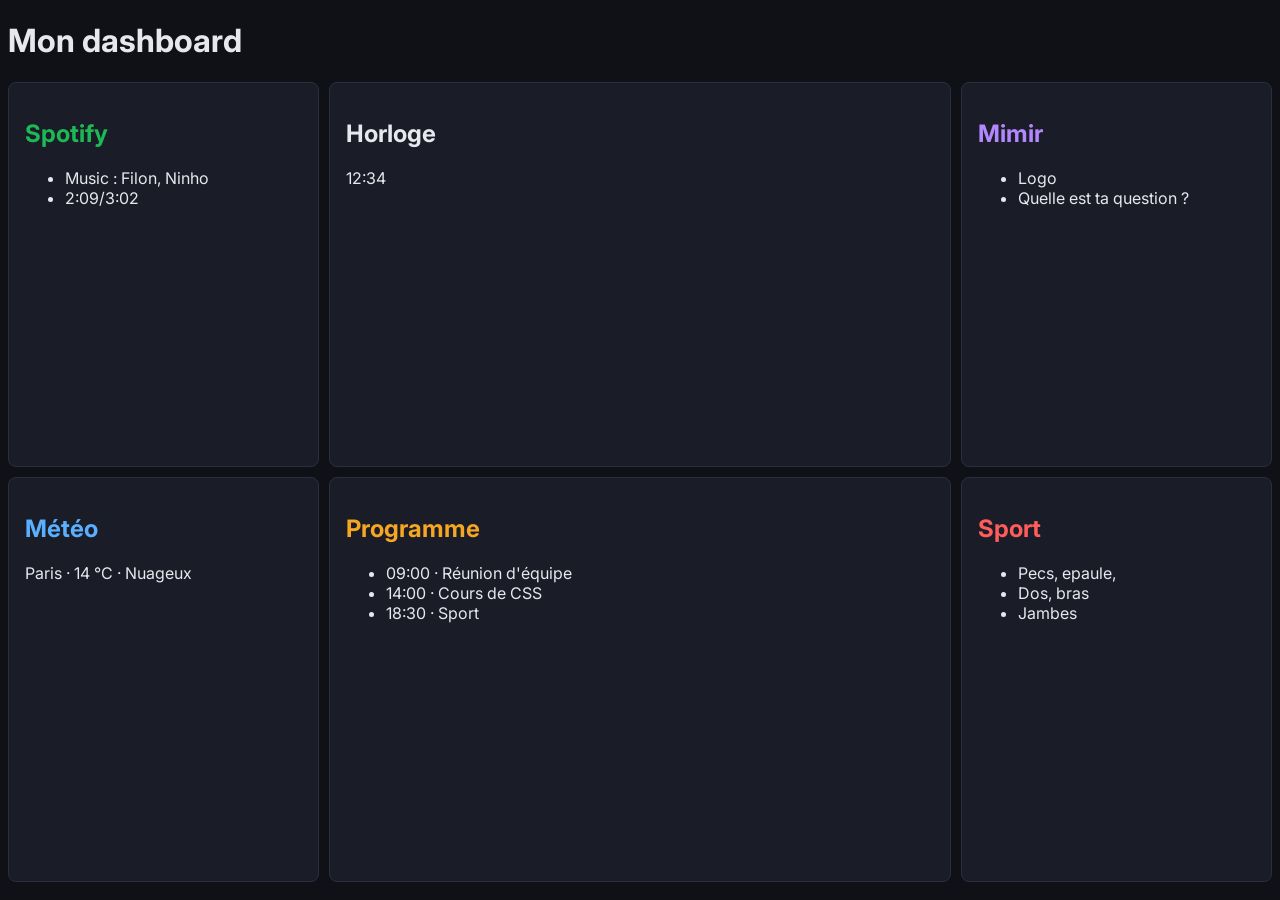
==== index.html @ 1ea4aacb "Étape 1 : structure du dashboard avec CSS Grid" ====
<!DOCTYPE html>
<html lang="en">
<head>
    <meta charset="UTF-8">
    <meta name="viewport" content="width=device-width, initial-scale=1.0">
    <title>Document</title>
    
    <link rel="preconnect" href="https://fonts.googleapis.com">
    <link rel="preconnect" href="https://fonts.gstatic.com" crossorigin>
    <link href="https://fonts.googleapis.com/css2?family=Inter:wght@400;600;700&display=swap" rel="stylesheet">
    
    <link rel="stylesheet" href="style.css">
    <script src="script.js" defer></script>
</head>
<body>
    <header>
        <h1>Mon dashboard</h1>
    </header>

    <main class="dashboard">

        <section class="horloge">
            <h2>Horloge</h2>
            <p>12:34</p>
        </section>

        <section class="meteo">
            <h2>Météo</h2>
            <p>Paris · 14 °C · Nuageux</p>
        </section>

        <section class="programme">
            <h2>Programme</h2>
            <ul>
                <li>09:00 · Réunion d'équipe</li>
                <li>14:00 · Cours de CSS</li>
                <li>18:30 · Sport</li>
            </ul>
        </section>

        <section class="sport">
            <h2>Sport</h2>
            <ul>
                <li>Pecs, epaule,</li>
                <li>Dos, bras</li>
                <li>Jambes</li>
            </ul>
        </section>

        <section class="spotify">
            <h2>Spotify</h2>
            <ul>
                <li>Music : Filon, Ninho </li>
                <li>2:09/3:02</li>
            </ul>
        </section>

        <section class="mimir">
            <h2>Mimir</h2>
            <ul>
                <li>Logo</li>
                <li>Quelle est ta question ? </li>
            </ul>
        </section>

    </main>

</body>
---- style.css ----
body {
  font-family: "Inter", sans-serif;
  background: var(--fond);
  h1 {color : var(--texte);}
}

:root {
--fond : #0f1117;
--case: #1a1d27;
--bordure: #2a2f3d;
--texte: #e6e8ee;
--texte-doux : #8b91a1;
--spotify: #1db954;
--horloge: #e6e8ee;
--mimir: #b388ff;
--meteo: #5ab0ff;
--programme: #f5a623;
--sport: #ff5c5c;
}

.dashboard {
  display: grid;
  background: var(--fond);
  color: var(--texte);
  margin: 0;
  height: calc(100vh - 100px);

  grid-template-columns: 1fr 2fr 1fr;
  grid-template-areas:
  "spotify horloge mimir"
  "meteo programme sport" ;
  gap: 10px;
}

section{
  border: 1px solid var(--bordure);
  background: var(--case);
  padding : 16px;
  border-radius : 8px;
  li {
    color : var(--texte);
  }

  p {
    color : var(--texte);
  }
}

.horloge {
    color : var(--horloge);
    grid-area: horloge;   
}

.spotify {
    color : var(--spotify);
    grid-area: spotify;
}

.mimir {
    color : var(--mimir);
    grid-area: mimir;
}

.meteo {
    color : var(--meteo);
    grid-area: meteo;
}

.programme {
    color : var(--programme);
    grid-area: programme;
}

.sport {
    color : var(--sport);
    grid-area: sport;
}
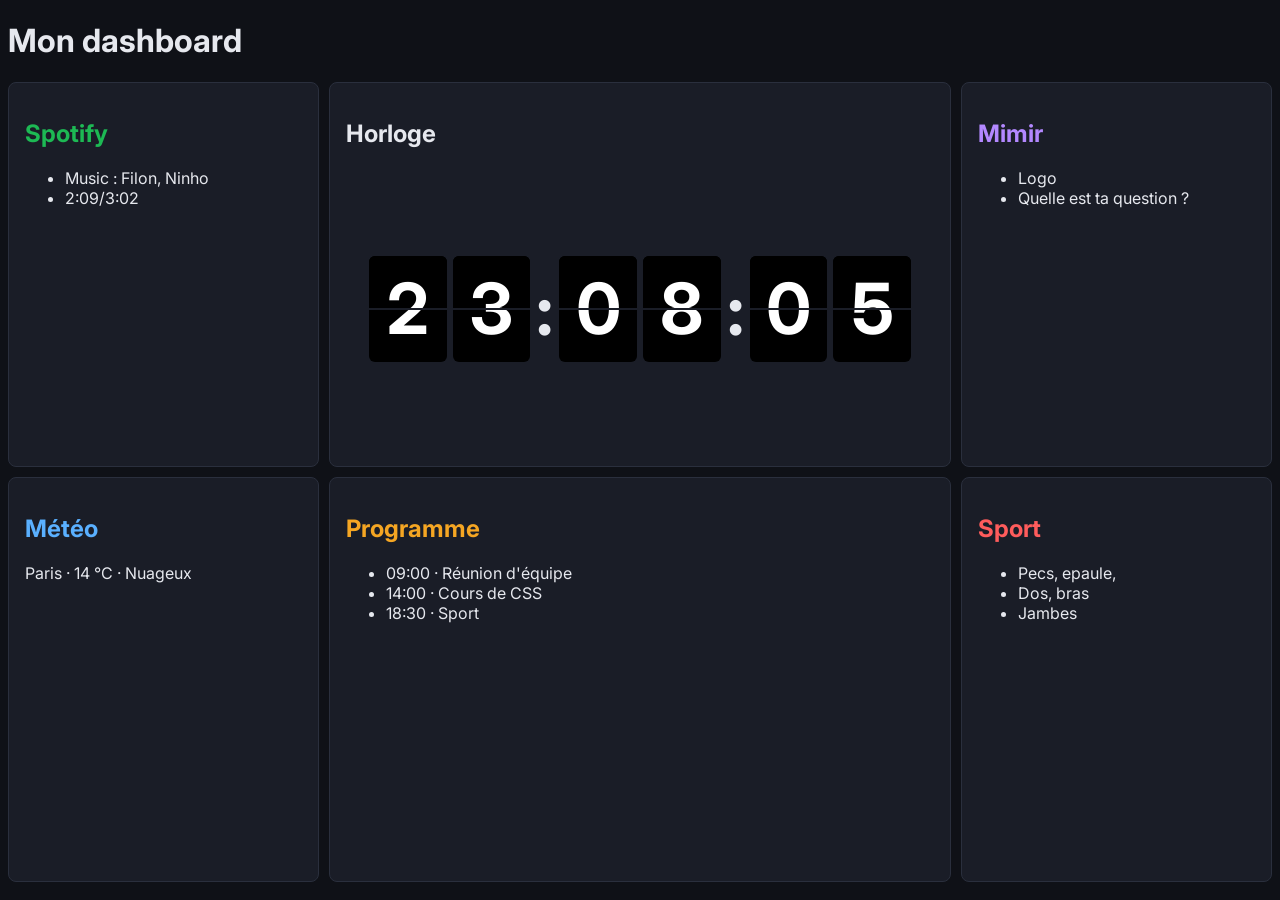
==== commit d494ddde: "Étape 2 : horloge à palettes animée - Horloge en temps réel (heures, minutes, secondes) - Effet pale" ====
--- a/index.html
+++ b/index.html
@@ -1,9 +1,9 @@
 <!DOCTYPE html>
-<html lang="en">
+<html lang="fr">
 <head>
     <meta charset="UTF-8">
     <meta name="viewport" content="width=device-width, initial-scale=1.0">
-    <title>Document</title>
+    <title>Dashboard</title>
     
     <link rel="preconnect" href="https://fonts.googleapis.com">
     <link rel="preconnect" href="https://fonts.gstatic.com" crossorigin>
@@ -21,7 +21,17 @@
 
         <section class="horloge">
             <h2>Horloge</h2>
-            <p>12:34</p>
+            <div class="palettes" id="heure">
+            <span class="palette">0</span>
+            <span class="palette">0</span>
+            <span class="separateur">:</span>
+            <span class="palette">0</span>
+            <span class="palette">0</span>
+            <span class="separateur">:</span>
+            <span class="palette">0</span>
+            <span class="palette">0</span>
+            </div>
+            
         </section>
 
         <section class="meteo">
@@ -65,4 +75,5 @@
 
     </main>
 
-</body>+</body>
+</html>
--- a/style.css
+++ b/style.css
@@ -1,77 +1,172 @@
+/* ==========================================================
+   1. VARIABLES
+   Toutes les couleurs du dashboard, à un seul endroit.
+   ========================================================== */
+:root {
+  --fond: #0f1117;
+  --case: #1a1d27;
+  --bordure: #2a2f3d;
+  --texte: #e6e8ee;
+  --texte-doux: #8b91a1;
+
+  /* Une couleur par carte */
+  --horloge: #e6e8ee;
+  --spotify: #1db954;
+  --mimir: #b388ff;
+  --meteo: #5ab0ff;
+  --programme: #f5a623;
+  --sport: #ff5c5c;
+}
+
+
+/* ==========================================================
+   2. BASE
+   Le style de la page entière.
+   ========================================================== */
 body {
   font-family: "Inter", sans-serif;
   background: var(--fond);
-  h1 {color : var(--texte);}
 }
 
-:root {
---fond : #0f1117;
---case: #1a1d27;
---bordure: #2a2f3d;
---texte: #e6e8ee;
---texte-doux : #8b91a1;
---spotify: #1db954;
---horloge: #e6e8ee;
---mimir: #b388ff;
---meteo: #5ab0ff;
---programme: #f5a623;
---sport: #ff5c5c;
+h1 {
+  color: var(--texte);
 }
 
+
+/* ==========================================================
+   3. MISE EN PAGE
+   La grille qui place les 6 cartes.
+   ========================================================== */
 .dashboard {
   display: grid;
-  background: var(--fond);
-  color: var(--texte);
-  margin: 0;
-  height: calc(100vh - 100px);
-
   grid-template-columns: 1fr 2fr 1fr;
   grid-template-areas:
-  "spotify horloge mimir"
-  "meteo programme sport" ;
+    "spotify horloge   mimir"
+    "meteo   programme sport";
   gap: 10px;
+  height: calc(100vh - 100px);
+  color: var(--texte);
 }
 
-section{
+
+/* ==========================================================
+   4. CARTES
+   Le style commun, puis la place et la couleur de chacune.
+   ========================================================== */
+section {
+  padding: 16px;
   border: 1px solid var(--bordure);
+  border-radius: 8px;
   background: var(--case);
-  padding : 16px;
-  border-radius : 8px;
-  li {
-    color : var(--texte);
-  }
-
-  p {
-    color : var(--texte);
-  }
 }
 
-.horloge {
-    color : var(--horloge);
-    grid-area: horloge;   
+section p,
+section li {
+  color: var(--texte);
 }
 
-.spotify {
-    color : var(--spotify);
-    grid-area: spotify;
+.horloge   { grid-area: horloge;   color: var(--horloge); }
+.spotify   { grid-area: spotify;   color: var(--spotify); }
+.mimir     { grid-area: mimir;     color: var(--mimir); }
+.meteo     { grid-area: meteo;     color: var(--meteo); }
+.programme { grid-area: programme; color: var(--programme); }
+.sport     { grid-area: sport;     color: var(--sport); }
+
+
+/* ==========================================================
+   5. HORLOGE À PALETTES
+   ========================================================== */
+
+/* 5a. La carte et le conteneur */
+.horloge {
+  display: flex;
+  flex-direction: column;       /* titre en haut, palettes dessous */
 }
 
-.mimir {
-    color : var(--mimir);
-    grid-area: mimir;
+.palettes {
+  flex: 1;                      /* prend toute la place sous le titre */
+  min-height: 0;
+  container-type: size;         /* active les unités cqw / cqh */
+  display: flex;
+  justify-content: center;
+  align-items: center;
+  gap: 6px;
 }
 
-.meteo {
-    color : var(--meteo);
-    grid-area: meteo;
+.separateur {
+  font-size: min(12cqw, 60cqh);
+  font-weight: 700;
+  color: var(--texte);
 }
 
-.programme {
-    color : var(--programme);
-    grid-area: programme;
+/* 5b. Une palette : un cadre qui contient 4 morceaux */
+.palette {
+  position: relative;
+  width: 1.1em;
+  height: 1.5em;
+  font-size: min(12cqw, 60cqh); /* suit la taille de la carte */
+  font-weight: 700;
+  font-variant-numeric: tabular-nums;
+  color: #fff;
+  perspective: 300px;           /* profondeur 3D pour les volets */
 }
 
-.sport {
-    color : var(--sport);
-    grid-area: sport;
-}+/* La fente au milieu, au-dessus de tout */
+.palette::after {
+  content: "";
+  position: absolute;
+  left: 0;
+  right: 0;
+  top: 50%;
+  height: 2px;
+  margin-top: -1px;
+  background: var(--case);
+  z-index: 3;
+}
+
+/* 5c. Les 4 morceaux : des demi-cases noires qui cachent ce qui dépasse */
+.moitie,
+.volet {
+  position: absolute;
+  left: 0;
+  right: 0;
+  height: 50%;
+  overflow: hidden;
+  background: #000;
+}
+
+.haut { top: 0;    border-radius: 6px 6px 0 0; transform-origin: bottom; }
+.bas  { bottom: 0; border-radius: 0 0 6px 6px; transform-origin: top; }
+
+/* Le chiffre fait la hauteur d'une case entière :
+   en haut on voit sa moitié haute, en bas sa moitié basse */
+.moitie span,
+.volet span {
+  position: absolute;
+  left: 0;
+  right: 0;
+  height: 200%;
+  line-height: 1.5em;
+  text-align: center;
+}
+
+.haut span { top: 0; }
+.bas span  { bottom: 0; }
+
+/* Les volets passent devant les moitiés fixes */
+.volet     { z-index: 2; backface-visibility: hidden; }
+.volet.bas { transform: rotateX(90deg); }   /* au repos : replié, invisible */
+
+/* 5d. L'animation, en deux temps */
+.palette.bascule .volet.haut { animation: tombe-haut 0.25s ease-in both; }
+.palette.bascule .volet.bas  { animation: tombe-bas 0.25s ease-out 0.25s both; }
+
+@keyframes tombe-haut {
+  from { transform: rotateX(0deg);   filter: brightness(1); }
+  to   { transform: rotateX(-90deg); filter: brightness(0.5); }
+}
+
+@keyframes tombe-bas {
+  from { transform: rotateX(90deg); filter: brightness(0.5); }
+  to   { transform: rotateX(0deg);  filter: brightness(1); }
+}
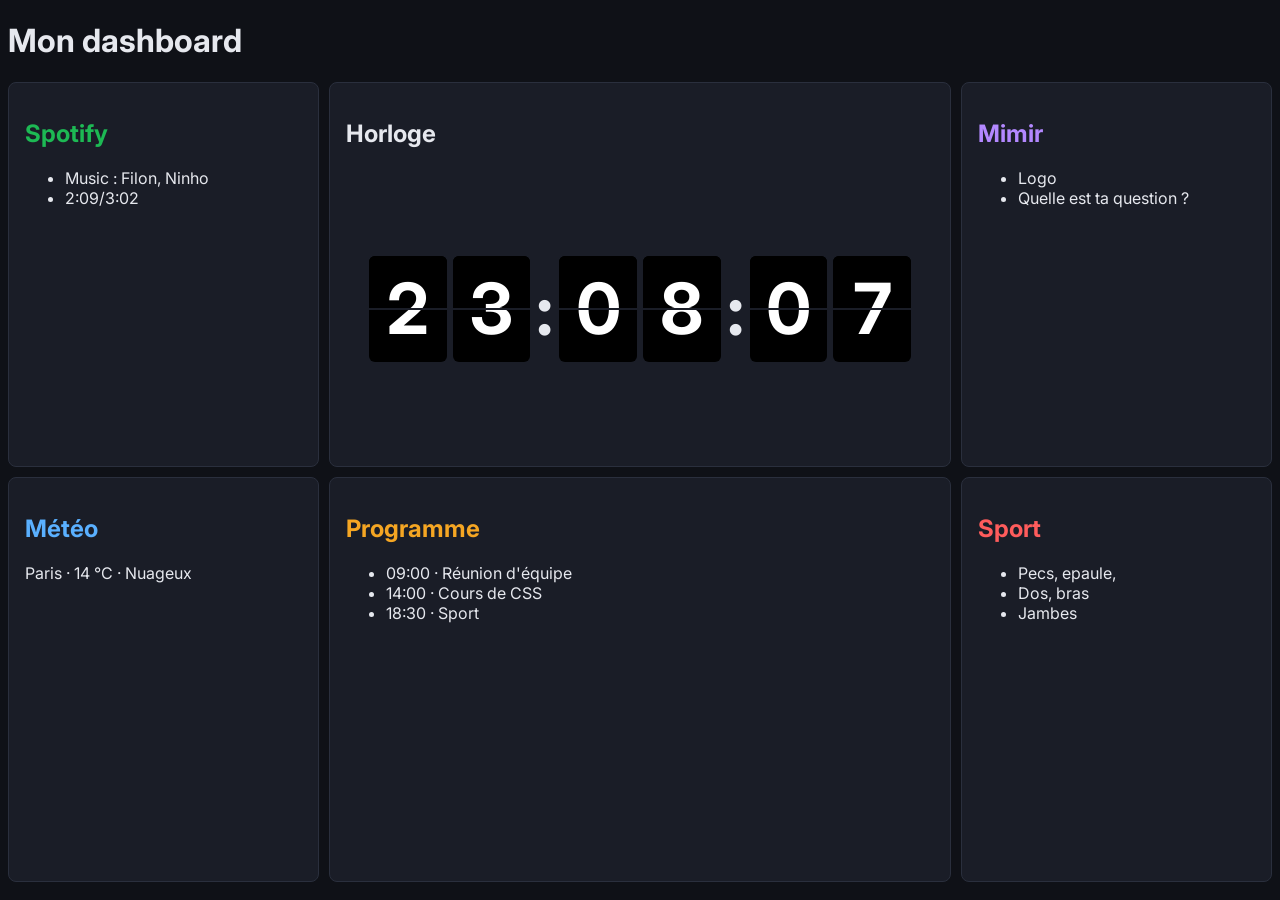
==== commit 3dfe1e7a: "Range le JS dans un dossier js/" ====
--- a/index.html
+++ b/index.html
@@ -10,7 +10,8 @@
     <link href="https://fonts.googleapis.com/css2?family=Inter:wght@400;600;700&display=swap" rel="stylesheet">
     
     <link rel="stylesheet" href="style.css">
-    <script src="script.js" defer></script>
+    <script src="js/horloge.js" defer></script>
+    <script src="js/meteo.js" defer></script>
 </head>
 <body>
     <header>
@@ -31,7 +32,7 @@
             <span class="palette">0</span>
             <span class="palette">0</span>
             </div>
-            
+
         </section>
 
         <section class="meteo">
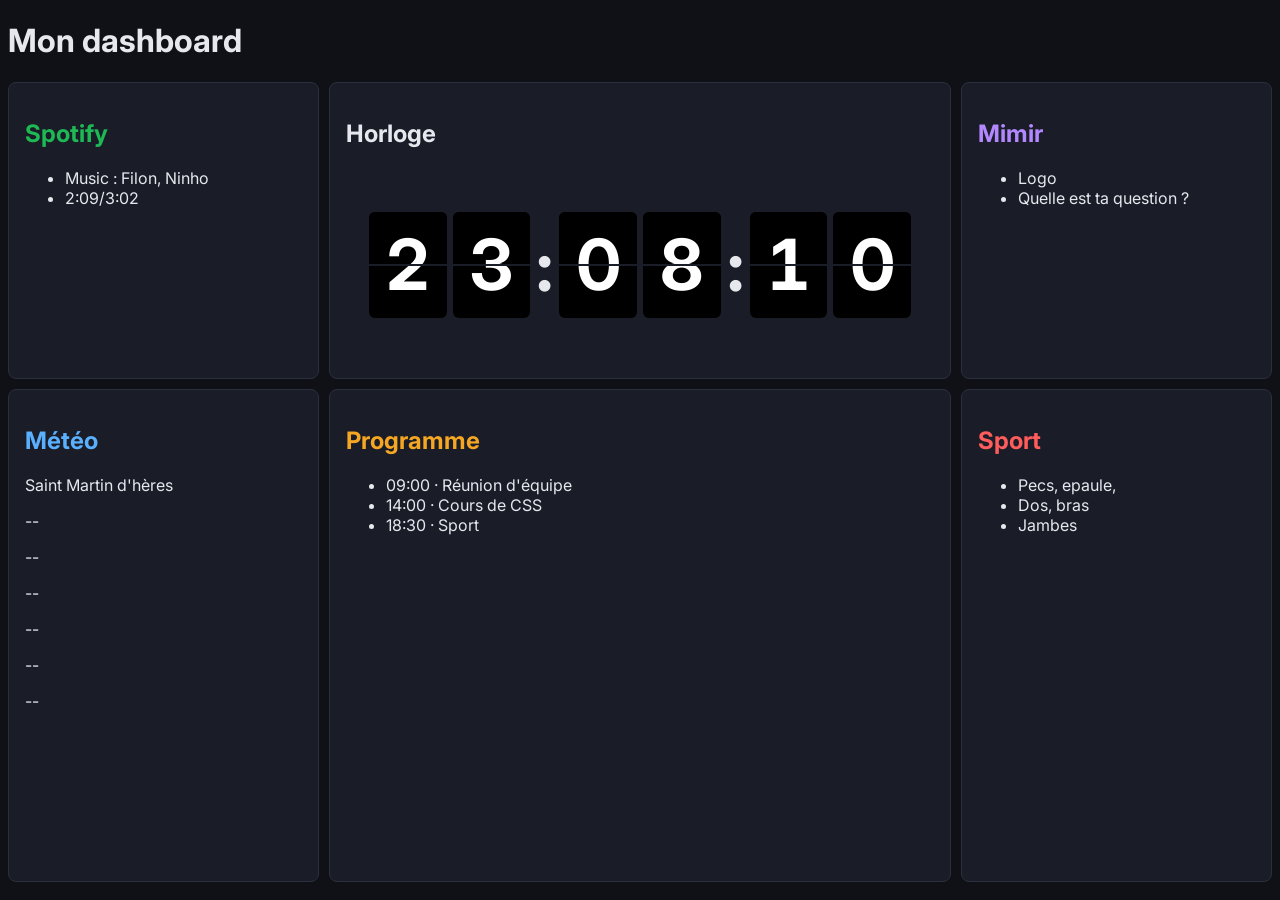
==== commit a5335b0e: "Météo : affichage des données + conventions de nommage" ====
--- a/index.html
+++ b/index.html
@@ -37,7 +37,13 @@
 
         <section class="meteo">
             <h2>Météo</h2>
-            <p>Paris · 14 °C · Nuageux</p>
+            <p id="meteo-ville">Saint Martin d'hères</p>
+            <p id="meteo-temperature">--</p>
+            <p id="meteo-code">--</p>
+            <p id="meteo-max">--</p>
+            <p id="meteo-min">--</p>
+            <p id="meteo-pluie-mm">--</p>
+            <p id="meteo-pluie-proba">--</p>
         </section>
 
         <section class="programme">
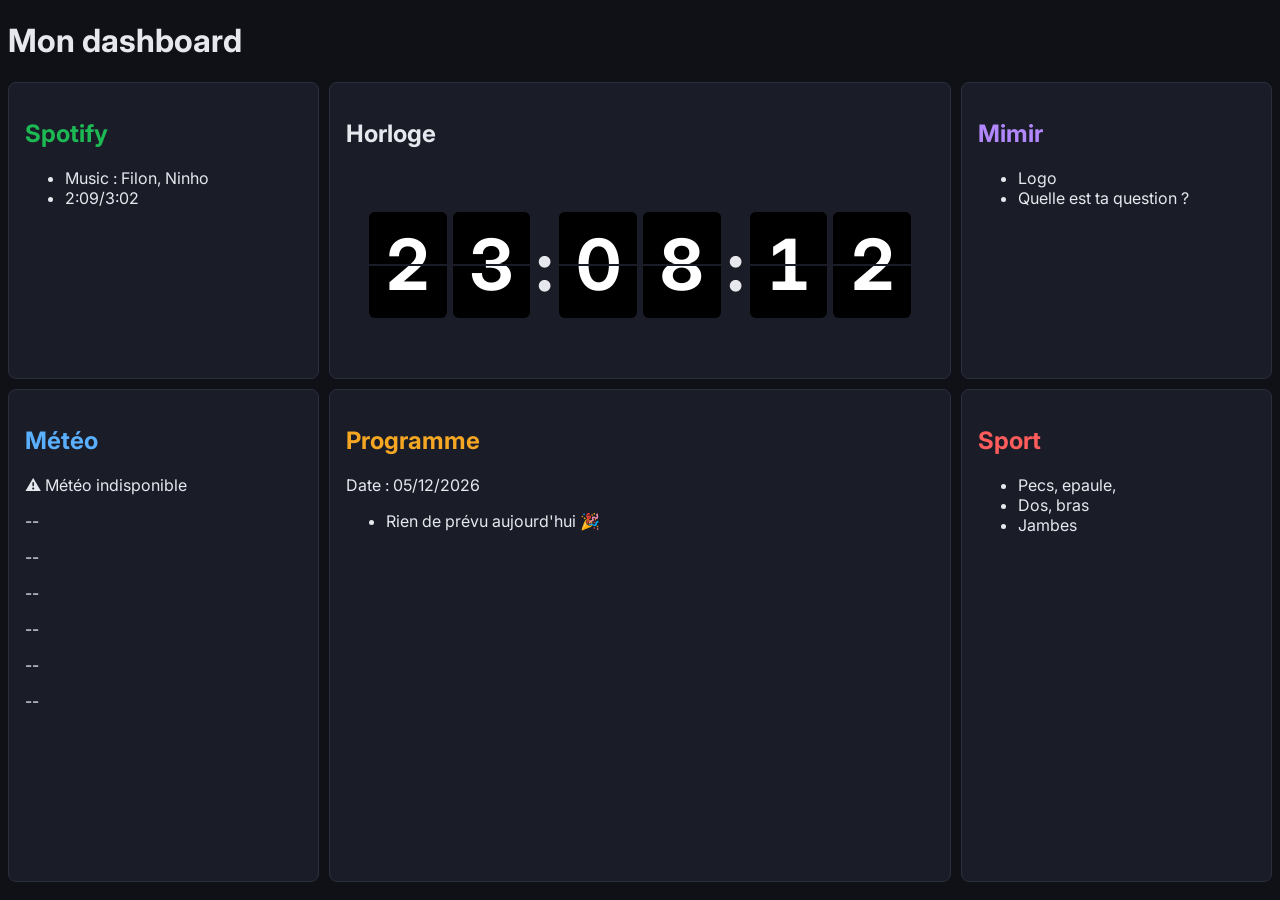
==== commit 646f20c9: "Programme : affiche les activités du jour triées par heure" ====
--- a/index.html
+++ b/index.html
@@ -12,6 +12,7 @@
     <link rel="stylesheet" href="style.css">
     <script src="js/horloge.js" defer></script>
     <script src="js/meteo.js" defer></script>
+    <script src="js/programme.js" defer></script>
 </head>
 <body>
     <header>
@@ -48,11 +49,8 @@
 
         <section class="programme">
             <h2>Programme</h2>
-            <ul>
-                <li>09:00 · Réunion d'équipe</li>
-                <li>14:00 · Cours de CSS</li>
-                <li>18:30 · Sport</li>
-            </ul>
+                <p id="date-du-jour">--</p>
+                <ul id="programme-liste"></ul>
         </section>
 
         <section class="sport">
